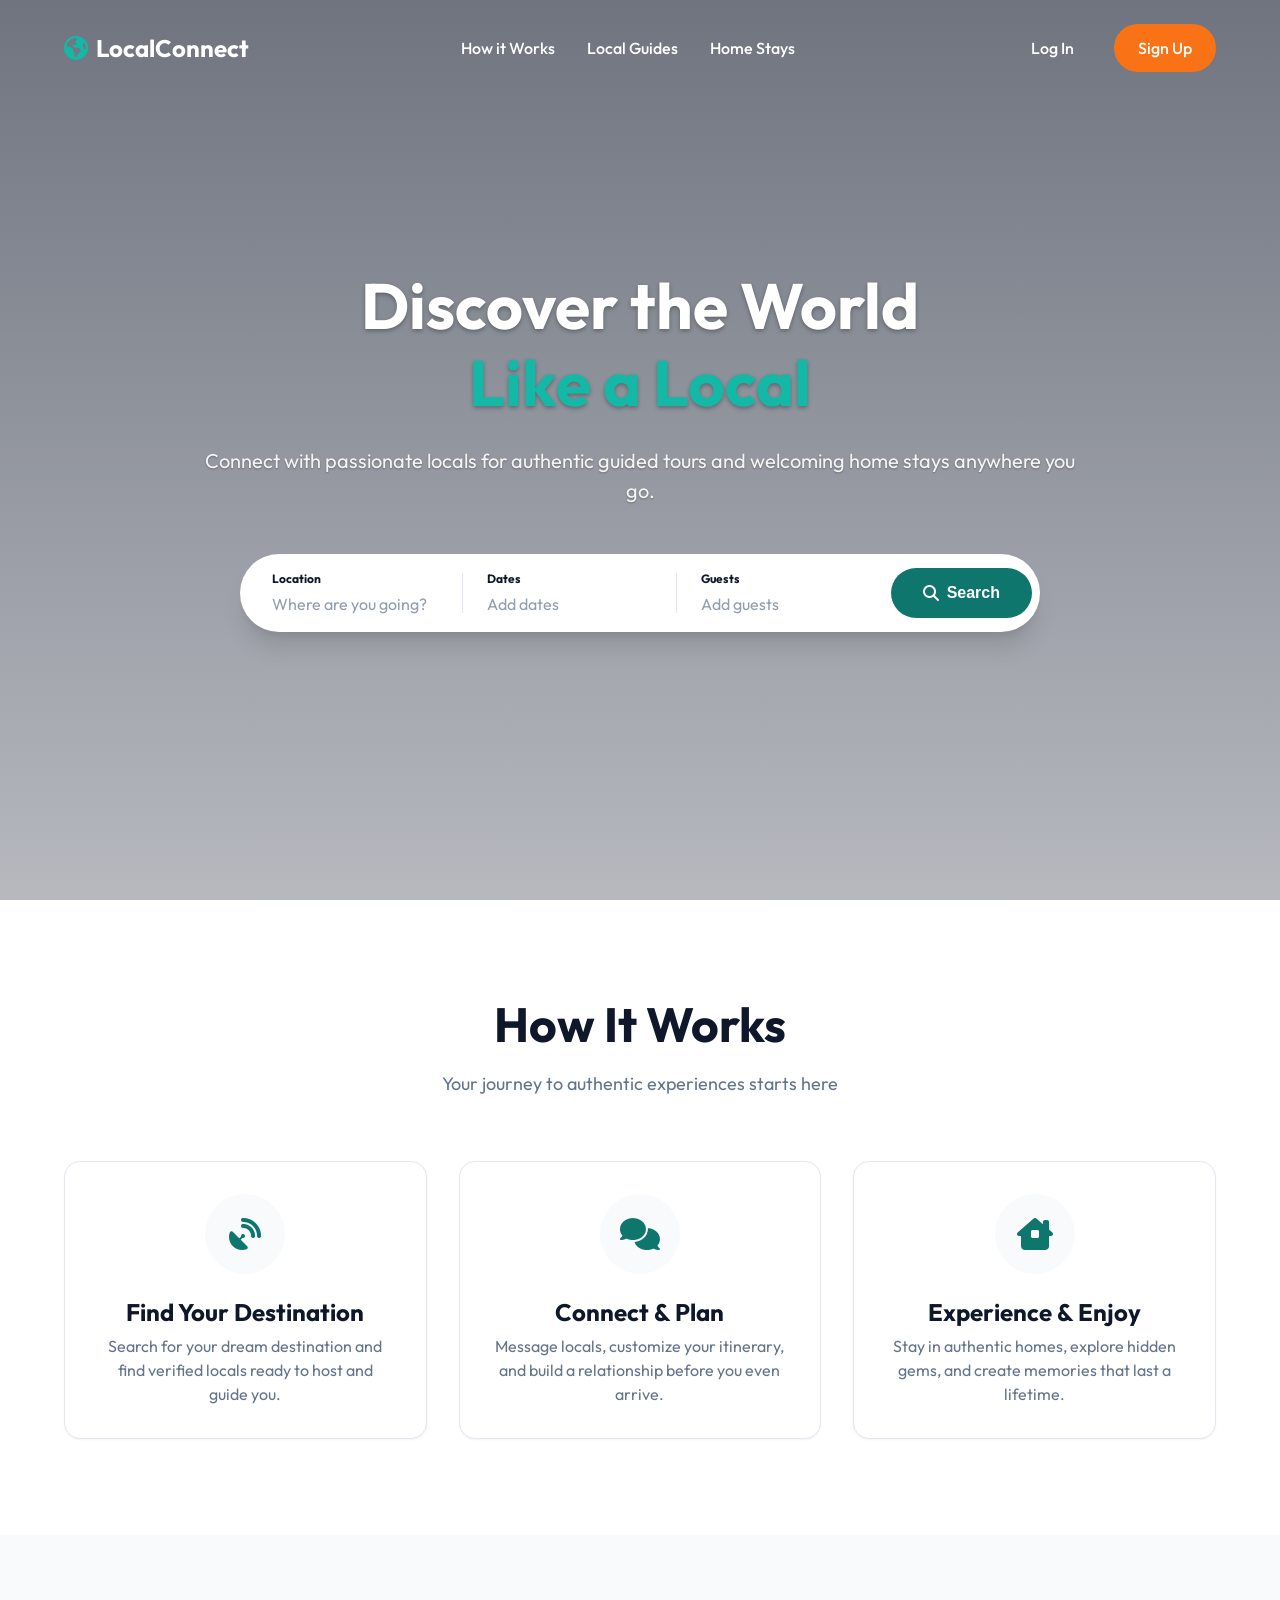
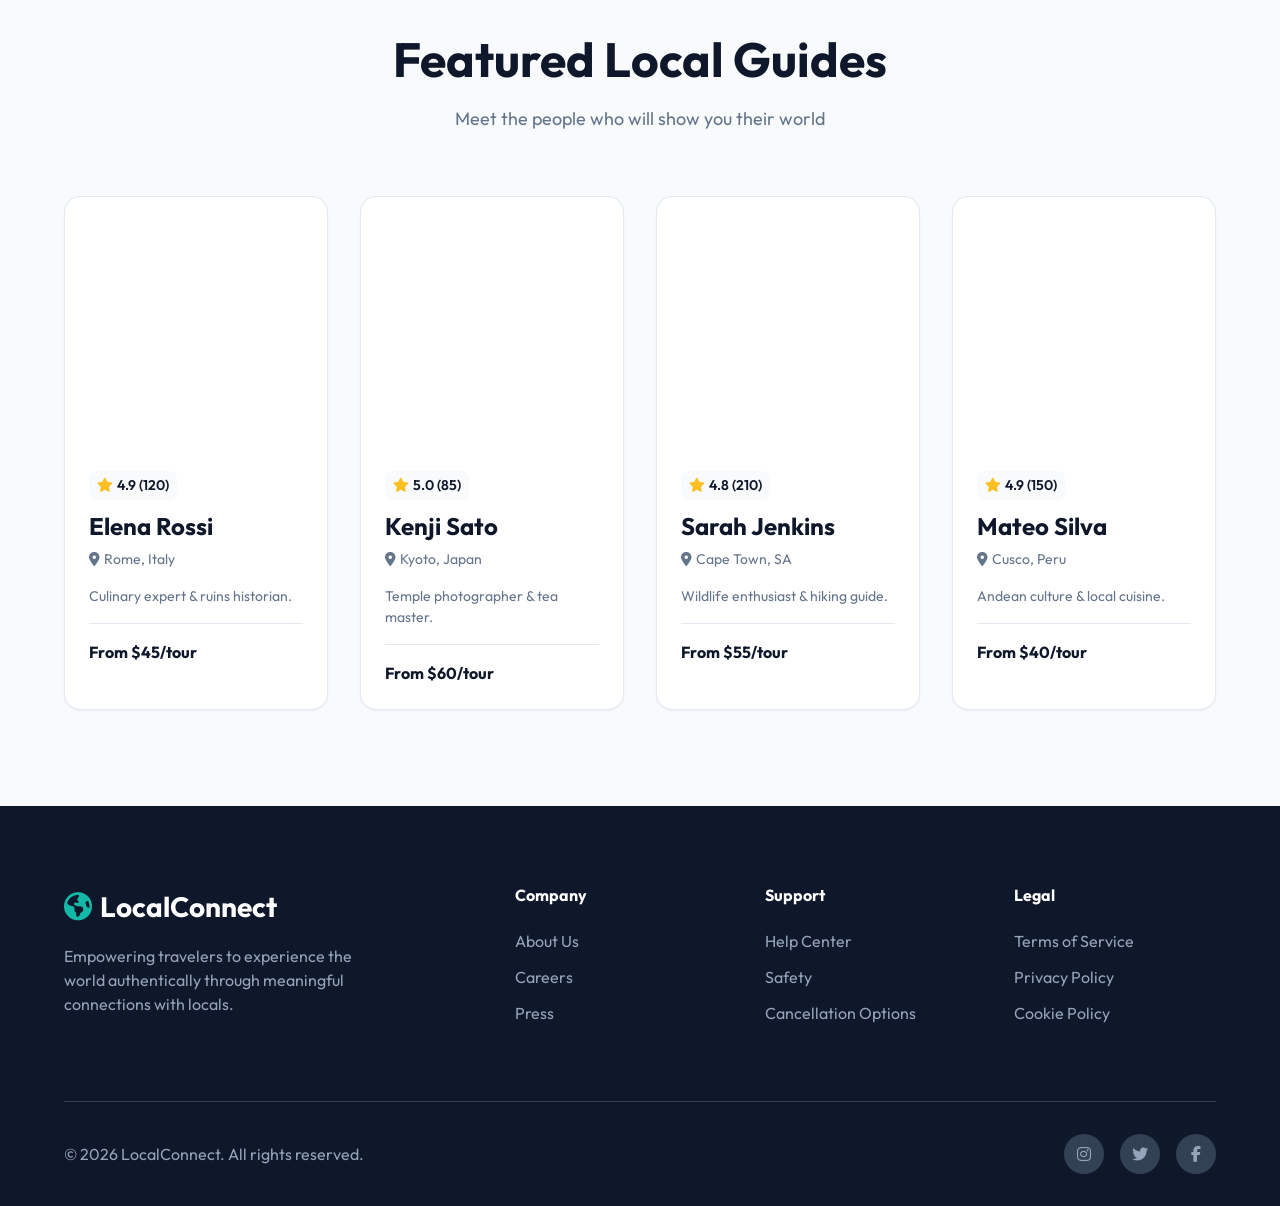
==== index.html @ 11f7f9fc "Add files via upload" ====
<!DOCTYPE html>
<html lang="en">
<head>
    <meta charset="UTF-8">
    <meta name="viewport" content="width=device-width, initial-scale=1.0">
    <title>LocalConnect | Authentic Travel Experiences</title>
    <!-- Modern Font: Outfit -->
    <link rel="preconnect" href="https://fonts.googleapis.com">
    <link rel="preconnect" href="https://fonts.gstatic.com" crossorigin>
    <link href="https://fonts.googleapis.com/css2?family=Outfit:wght@300;400;500;600;700&display=swap" rel="stylesheet">
    <!-- FontAwesome for Icons -->
    <link rel="stylesheet" href="https://cdnjs.cloudflare.com/ajax/libs/font-awesome/6.4.0/css/all.min.css">
    <link rel="stylesheet" href="s.css">
</head>
<body>
    <nav class="navbar">
        <div class="nav-container">
            <a href="#" class="logo"><i class="fa-solid fa-earth-americas"></i> LocalConnect</a>
            <ul class="nav-links">
                <li><a href="#how-it-works">How it Works</a></li>
                <li><a href="#guides">Local Guides</a></li>
                <li><a href="#stays">Home Stays</a></li>
            </ul>
            <div class="nav-actions">
                <a href="#" class="btn-text">Log In</a>
                <a href="#" class="btn-primary">Sign Up</a>
            </div>
        </div>
    </nav>

    <header class="hero">
        <div class="hero-overlay"></div>
        <div class="hero-content reveal">
            <h1>Discover the World<br><span>Like a Local</span></h1>
            <p>Connect with passionate locals for authentic guided tours and welcoming home stays anywhere you go.</p>
            
            <div class="search-bar">
                <div class="search-input">
                    <label>Location</label>
                    <input type="text" placeholder="Where are you going?">
                </div>
                <div class="divider"></div>
                <div class="search-input">
                    <label>Dates</label>
                    <input type="text" placeholder="Add dates">
                </div>
                <div class="divider"></div>
                <div class="search-input">
                    <label>Guests</label>
                    <input type="text" placeholder="Add guests">
                </div>
                <button class="btn-search"><i class="fa-solid fa-magnifying-glass"></i> Search</button>
            </div>
        </div>
    </header>

    <section class="how-it-works section-padding" id="how-it-works">
        <div class="section-header reveal">
            <h2>How It Works</h2>
            <p>Your journey to authentic experiences starts here</p>
        </div>
        <div class="grid-3 reveal">
            <div class="step-card">
                <div class="icon-box"><i class="fa-solid fa-satellite-dish"></i></div>
                <h3>Find Your Destination</h3>
                <p>Search for your dream destination and find verified locals ready to host and guide you.</p>
            </div>
            <div class="step-card">
                <div class="icon-box"><i class="fa-solid fa-comments"></i></div>
                <h3>Connect & Plan</h3>
                <p>Message locals, customize your itinerary, and build a relationship before you even arrive.</p>
            </div>
            <div class="step-card">
                <div class="icon-box"><i class="fa-solid fa-house-chimney-window"></i></div>
                <h3>Experience & Enjoy</h3>
                <p>Stay in authentic homes, explore hidden gems, and create memories that last a lifetime.</p>
            </div>
        </div>
    </section>

    <section class="featured-guides section-padding bg-light" id="guides">
        <div class="section-header reveal">
            <h2>Featured Local Guides</h2>
            <p>Meet the people who will show you their world</p>
        </div>
        <div class="grid-4 reveal">
            <div class="guide-card">
                <div class="guide-img" style="background-image: url('https://images.unsplash.com/photo-1544005313-94ddf0286df2?auto=format&fit=crop&q=80&w=400');"></div>
                <div class="guide-info">
                    <div class="guide-rating"><i class="fa-solid fa-star"></i> 4.9 (120)</div>
                    <h3>Elena Rossi</h3>
                    <p class="guide-location"><i class="fa-solid fa-location-dot"></i> Rome, Italy</p>
                    <p class="guide-desc">Culinary expert & ruins historian.</p>
                    <div class="guide-price">From $45/tour</div>
                </div>
            </div>
            <div class="guide-card">
                <div class="guide-img" style="background-image: url('https://images.unsplash.com/photo-1506794778202-cad84cf45f1d?auto=format&fit=crop&q=80&w=400');"></div>
                <div class="guide-info">
                    <div class="guide-rating"><i class="fa-solid fa-star"></i> 5.0 (85)</div>
                    <h3>Kenji Sato</h3>
                    <p class="guide-location"><i class="fa-solid fa-location-dot"></i> Kyoto, Japan</p>
                    <p class="guide-desc">Temple photographer & tea master.</p>
                    <div class="guide-price">From $60/tour</div>
                </div>
            </div>
            <div class="guide-card">
                <div class="guide-img" style="background-image: url('https://images.unsplash.com/photo-1534528741775-53994a69daeb?auto=format&fit=crop&q=80&w=400');"></div>
                <div class="guide-info">
                    <div class="guide-rating"><i class="fa-solid fa-star"></i> 4.8 (210)</div>
                    <h3>Sarah Jenkins</h3>
                    <p class="guide-location"><i class="fa-solid fa-location-dot"></i> Cape Town, SA</p>
                    <p class="guide-desc">Wildlife enthusiast & hiking guide.</p>
                    <div class="guide-price">From $55/tour</div>
                </div>
            </div>
            <div class="guide-card">
                <div class="guide-img" style="background-image: url('https://images.unsplash.com/photo-1507003211169-0a1dd7228f2d?auto=format&fit=crop&q=80&w=400');"></div>
                <div class="guide-info">
                    <div class="guide-rating"><i class="fa-solid fa-star"></i> 4.9 (150)</div>
                    <h3>Mateo Silva</h3>
                    <p class="guide-location"><i class="fa-solid fa-location-dot"></i> Cusco, Peru</p>
                    <p class="guide-desc">Andean culture & local cuisine.</p>
                    <div class="guide-price">From $40/tour</div>
                </div>
            </div>
        </div>
    </section>
    
    <footer class="footer">
        <div class="footer-content">
            <div class="footer-brand">
                <a href="#" class="logo"><i class="fa-solid fa-earth-americas"></i> LocalConnect</a>
                <p>Empowering travelers to experience the world authentically through meaningful connections with locals.</p>
            </div>
            <div class="footer-links">
                <h4>Company</h4>
                <ul>
                    <li><a href="#">About Us</a></li>
                    <li><a href="#">Careers</a></li>
                    <li><a href="#">Press</a></li>
                </ul>
            </div>
            <div class="footer-links">
                <h4>Support</h4>
                <ul>
                    <li><a href="#">Help Center</a></li>
                    <li><a href="#">Safety</a></li>
                    <li><a href="#">Cancellation Options</a></li>
                </ul>
            </div>
            <div class="footer-links">
                <h4>Legal</h4>
                <ul>
                    <li><a href="#">Terms of Service</a></li>
                    <li><a href="#">Privacy Policy</a></li>
                    <li><a href="#">Cookie Policy</a></li>
                </ul>
            </div>
        </div>
        <div class="footer-bottom">
            <p>&copy; 2026 LocalConnect. All rights reserved.</p>
            <div class="social-icons">
                <a href="#"><i class="fa-brands fa-instagram"></i></a>
                <a href="#"><i class="fa-brands fa-twitter"></i></a>
                <a href="#"><i class="fa-brands fa-facebook-f"></i></a>
            </div>
        </div>
    </footer>

    <script src="app.js"></script>
</body>
</html>
---- s.css ----
/* s.css */
:root {
    --primary: #0F766E;
    --primary-light: #14B8A6;
    --primary-dark: #115E59;
    --accent: #F97316;
    --accent-hover: #EA580C;
    --text-main: #0F172A;
    --text-muted: #64748B;
    --bg-white: #FFFFFF;
    --bg-light: #F8FAFC;
    --border: #E2E8F0;
    --shadow-sm: 0 1px 2px 0 rgb(0 0 0 / 0.05);
    --shadow-md: 0 4px 6px -1px rgb(0 0 0 / 0.1), 0 2px 4px -2px rgb(0 0 0 / 0.1);
    --shadow-lg: 0 10px 15px -3px rgb(0 0 0 / 0.1), 0 4px 6px -4px rgb(0 0 0 / 0.1);
    --shadow-xl: 0 20px 25px -5px rgb(0 0 0 / 0.1), 0 8px 10px -6px rgb(0 0 0 / 0.1);
    --radius-md: 0.5rem;
    --radius-lg: 1rem;
    --radius-full: 9999px;
    --transition: all 0.3s cubic-bezier(0.4, 0, 0.2, 1);
}

* {
    margin: 0;
    padding: 0;
    box-sizing: border-box;
}

body {
    font-family: 'Outfit', sans-serif;
    color: var(--text-main);
    background-color: var(--bg-white);
    line-height: 1.5;
    overflow-x: hidden;
}

a {
    text-decoration: none;
    color: inherit;
}

ul {
    list-style: none;
}

/* Typography */
h1,
h2,
h3,
h4 {
    font-weight: 700;
    line-height: 1.2;
}

h1 {
    font-size: clamp(2.5rem, 5vw, 4rem);
}

h2 {
    font-size: clamp(2rem, 4vw, 3rem);
    margin-bottom: 1rem;
}

h3 {
    font-size: 1.5rem;
    margin-bottom: 0.5rem;
}

.section-header {
    text-align: center;
    margin-bottom: 4rem;
}

.section-header p {
    color: var(--text-muted);
    font-size: 1.125rem;
}

/* Layout */
.section-padding {
    padding: 6rem 5%;
}

.bg-light {
    background-color: var(--bg-light);
}

.grid-3,
.grid-4 {
    display: grid;
    gap: 2rem;
    max-width: 1200px;
    margin: 0 auto;
}

.grid-3 {
    grid-template-columns: repeat(auto-fit, minmax(300px, 1fr));
}

.grid-4 {
    grid-template-columns: repeat(auto-fit, minmax(250px, 1fr));
}

/* Buttons */
.btn-primary {
    background-color: var(--accent);
    color: white;
    padding: 0.75rem 1.5rem;
    border-radius: var(--radius-full);
    font-weight: 500;
    transition: var(--transition);
    border: none;
    cursor: pointer;
    display: inline-flex;
    align-items: center;
    gap: 0.5rem;
}

.btn-primary:hover {
    background-color: var(--accent-hover);
    transform: translateY(-2px);
    box-shadow: var(--shadow-md);
}

.btn-text {
    font-weight: 500;
    transition: var(--transition);
    padding: 0.75rem 1.5rem;
}

.btn-text:hover {
    color: var(--primary);
}

/* Navbar */
.navbar {
    position: fixed;
    top: 0;
    left: 0;
    width: 100%;
    z-index: 1000;
    padding: 1.5rem 5%;
    transition: var(--transition);
}

.navbar.scrolled {
    background-color: rgba(255, 255, 255, 0.95);
    backdrop-filter: blur(10px);
    padding: 1rem 5%;
    box-shadow: var(--shadow-sm);
}

.navbar.scrolled .logo,
.navbar.scrolled .nav-links a {
    color: var(--text-main);
}

.nav-container {
    max-width: 1400px;
    margin: 0 auto;
    display: flex;
    justify-content: space-between;
    align-items: center;
}

.logo {
    font-size: 1.5rem;
    font-weight: 700;
    color: white;
    display: flex;
    align-items: center;
    gap: 0.5rem;
    transition: var(--transition);
}

.logo i {
    color: var(--primary-light);
}

.nav-links {
    display: flex;
    gap: 2rem;
}

.nav-links a {
    color: white;
    font-weight: 500;
    transition: var(--transition);
    position: relative;
}

.nav-links a::after {
    content: '';
    position: absolute;
    width: 0;
    height: 2px;
    bottom: -5px;
    left: 0;
    background-color: var(--primary-light);
    transition: var(--transition);
}

.nav-links a:hover::after {
    width: 100%;
}

.nav-actions {
    display: flex;
    align-items: center;
    gap: 1rem;
}

.nav-actions .btn-text {
    color: white;
}

.navbar.scrolled .nav-actions .btn-text {
    color: var(--text-main);
}

/* Hero Section */
.hero {
    height: 100vh;
    min-height: 700px;
    background-image: url('https://images.unsplash.com/photo-1469854523086-cc02fe5d8800?auto=format&fit=crop&q=80&w=2000');
    background-size: cover;
    background-position: center;
    background-attachment: fixed;
    position: relative;
    display: flex;
    align-items: center;
    justify-content: center;
    text-align: center;
    padding: 0 5%;
}

.hero-overlay {
    position: absolute;
    inset: 0;
    background: linear-gradient(to bottom, rgba(15, 23, 42, 0.6), rgba(15, 23, 42, 0.3));
}

.hero-content {
    position: relative;
    z-index: 10;
    max-width: 900px;
    color: white;
}

.hero h1 {
    margin-bottom: 1.5rem;
    text-shadow: 0 2px 4px rgba(0, 0, 0, 0.3);
}

.hero h1 span {
    color: var(--primary-light);
}

.hero p {
    font-size: 1.25rem;
    margin-bottom: 3rem;
    text-shadow: 0 1px 2px rgba(0, 0, 0, 0.3);
    opacity: 0.9;
}

/* Search Bar */
.search-bar {
    background: white;
    padding: 0.5rem;
    border-radius: var(--radius-full);
    display: flex;
    align-items: center;
    justify-content: space-between;
    box-shadow: var(--shadow-xl);
    max-width: 800px;
    margin: 0 auto;
    color: var(--text-main);
    text-align: left;
}

.search-input {
    flex: 1;
    padding: 0.5rem 1.5rem;
    cursor: pointer;
    border-radius: var(--radius-full);
    transition: var(--transition);
}

.search-input:hover {
    background-color: var(--bg-light);
}

.search-input label {
    display: block;
    font-size: 0.75rem;
    font-weight: 700;
    margin-bottom: 0.25rem;
    color: var(--text-main);
}

.search-input input {
    border: none;
    background: transparent;
    width: 100%;
    font-family: inherit;
    font-size: 1rem;
    color: var(--text-muted);
    outline: none;
}

.search-input input::placeholder {
    color: var(--text-muted);
    opacity: 0.7;
}

.divider {
    width: 1px;
    height: 40px;
    background-color: var(--border);
}

.btn-search {
    background-color: var(--primary);
    color: white;
    border: none;
    padding: 1rem 2rem;
    border-radius: var(--radius-full);
    font-weight: 600;
    font-size: 1rem;
    cursor: pointer;
    transition: var(--transition);
    display: flex;
    align-items: center;
    gap: 0.5rem;
}

.btn-search:hover {
    background-color: var(--primary-dark);
}

/* How It Works */
.step-card {
    text-align: center;
    padding: 2rem;
    background: white;
    border-radius: var(--radius-lg);
    box-shadow: var(--shadow-sm);
    transition: var(--transition);
    border: 1px solid var(--border);
}

.step-card:hover {
    transform: translateY(-10px);
    box-shadow: var(--shadow-lg);
    border-color: var(--primary-light);
}

.icon-box {
    width: 80px;
    height: 80px;
    background-color: var(--bg-light);
    color: var(--primary);
    border-radius: 50%;
    display: flex;
    align-items: center;
    justify-content: center;
    font-size: 2rem;
    margin: 0 auto 1.5rem;
    transition: var(--transition);
}

.step-card:hover .icon-box {
    background-color: var(--primary);
    color: white;
}

.step-card p {
    color: var(--text-muted);
}

/* Featured Guides */
.guide-card {
    background: white;
    border-radius: var(--radius-lg);
    overflow: hidden;
    box-shadow: var(--shadow-sm);
    transition: var(--transition);
    border: 1px solid var(--border);
}

.guide-card:hover {
    transform: translateY(-5px);
    box-shadow: var(--shadow-lg);
}

.guide-img {
    height: 250px;
    background-size: cover;
    background-position: center;
    position: relative;
}

.guide-info {
    padding: 1.5rem;
}

.guide-rating {
    display: inline-flex;
    align-items: center;
    gap: 0.25rem;
    background: var(--bg-light);
    padding: 0.25rem 0.5rem;
    border-radius: var(--radius-md);
    font-size: 0.875rem;
    font-weight: 600;
    margin-bottom: 0.75rem;
}

.guide-rating i {
    color: #FBBF24;
}

.guide-location {
    color: var(--text-muted);
    font-size: 0.875rem;
    margin-bottom: 1rem;
    display: flex;
    align-items: center;
    gap: 0.25rem;
}

.guide-desc {
    color: var(--text-muted);
    font-size: 0.875rem;
    margin-bottom: 1rem;
    padding-bottom: 1rem;
    border-bottom: 1px solid var(--border);
}

.guide-price {
    font-weight: 700;
    color: var(--text-main);
}

/* Footer */
.footer {
    background-color: var(--text-main);
    color: white;
    padding: 5rem 5% 2rem;
}

.footer-content {
    max-width: 1200px;
    margin: 0 auto;
    display: grid;
    grid-template-columns: 2fr 1fr 1fr 1fr;
    gap: 3rem;
    margin-bottom: 4rem;
}

.footer-brand .logo {
    color: white;
    margin-bottom: 1rem;
    font-size: 1.75rem;
}

.footer-brand p {
    color: #94A3B8;
    max-width: 300px;
}

.footer-links h4 {
    margin-bottom: 1.5rem;
}

.footer-links ul li {
    margin-bottom: 0.75rem;
}

.footer-links a {
    color: #94A3B8;
    transition: var(--transition);
}

.footer-links a:hover {
    color: white;
}

.footer-bottom {
    max-width: 1200px;
    margin: 0 auto;
    padding-top: 2rem;
    border-top: 1px solid #334155;
    display: flex;
    justify-content: space-between;
    align-items: center;
    color: #94A3B8;
}

.social-icons {
    display: flex;
    gap: 1rem;
}

.social-icons a {
    width: 40px;
    height: 40px;
    border-radius: 50%;
    background-color: #334155;
    display: flex;
    align-items: center;
    justify-content: center;
    transition: var(--transition);
}

.social-icons a:hover {
    background-color: var(--primary);
    color: white;
}

/* Animations */
.reveal {
    opacity: 0;
    transform: translateY(30px);
    transition: all 0.8s cubic-bezier(0.5, 0, 0, 1);
}

.reveal.active {
    opacity: 1;
    transform: translateY(0);
}

/* Responsive */
@media (max-width: 900px) {

    .nav-links,
    .nav-actions .btn-text {
        display: none;
    }

    .search-bar {
        flex-direction: column;
        background: transparent;
        box-shadow: none;
        gap: 1rem;
    }

    .search-input {
        background: white;
        width: 100%;
        border-radius: var(--radius-md);
    }

    .divider {
        display: none;
    }

    .btn-search {
        width: 100%;
        justify-content: center;
        border-radius: var(--radius-md);
    }

    .footer-content {
        grid-template-columns: 1fr;
    }
}
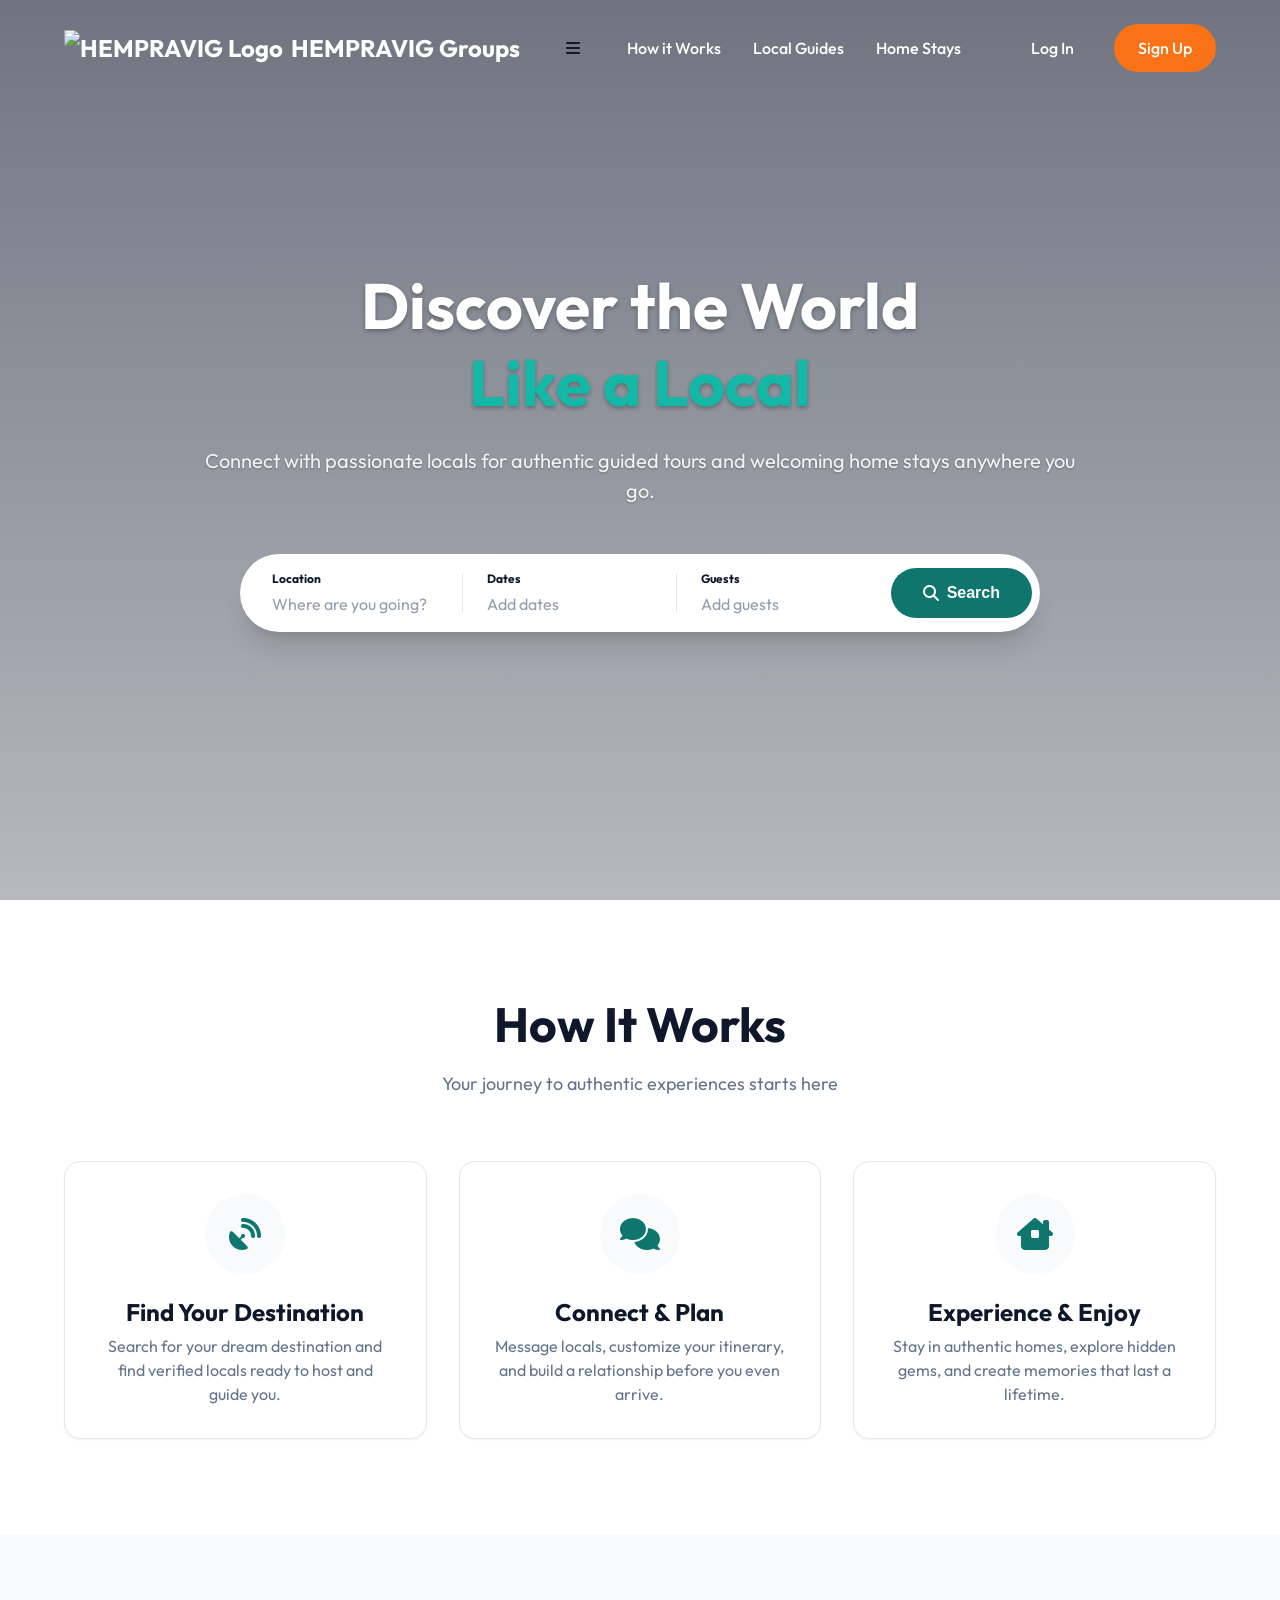
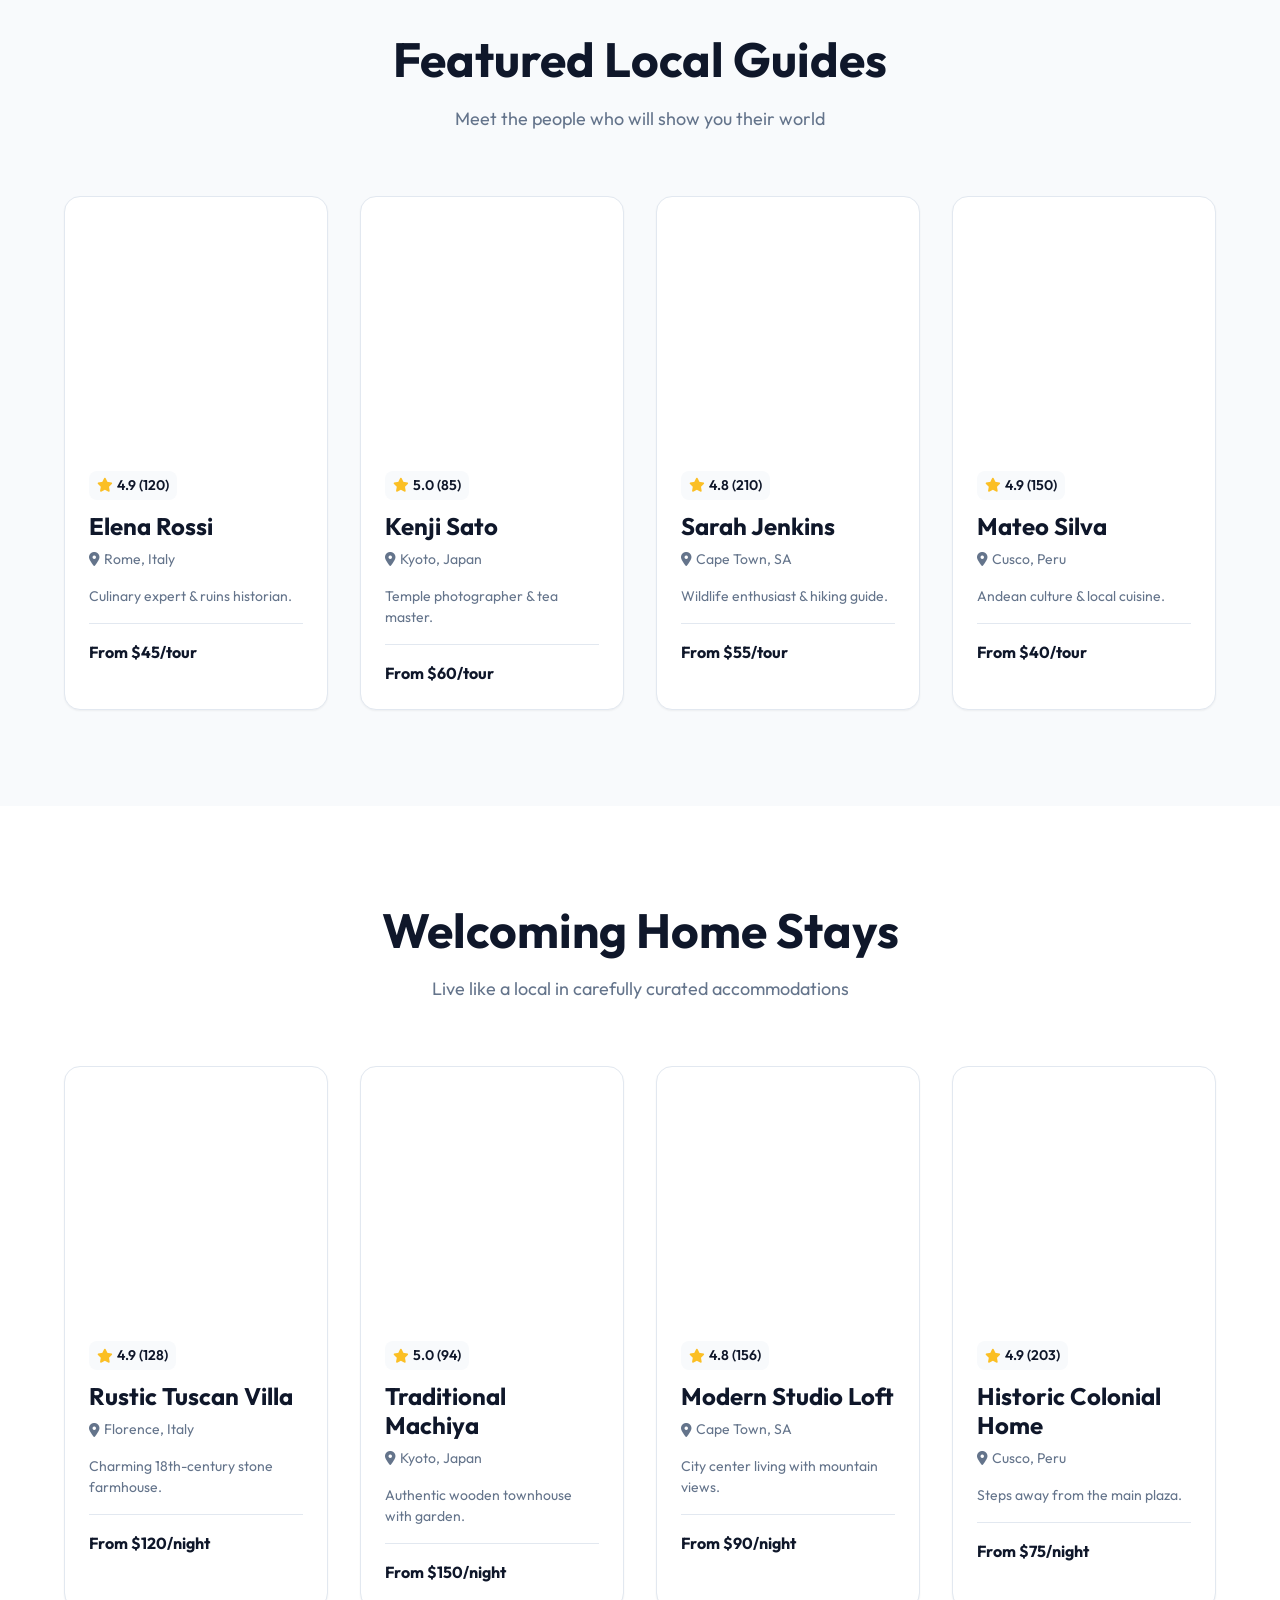
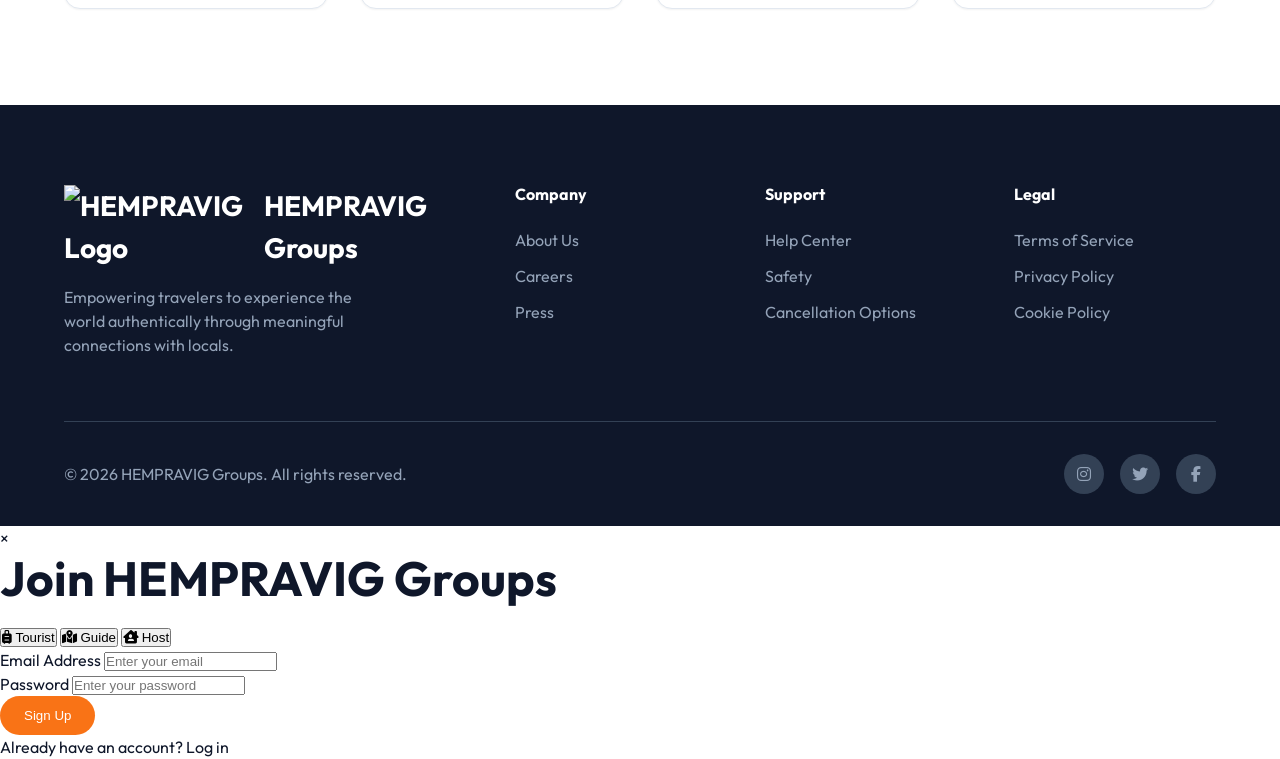
==== commit 70747a18: "Update index.html Signed-off-by: pranav-5654 <pranavganesh.5654@gmail.com>" ====
--- a/index.html
+++ b/index.html
@@ -3,7 +3,8 @@
 <head>
     <meta charset="UTF-8">
     <meta name="viewport" content="width=device-width, initial-scale=1.0">
-    <title>LocalConnect | Authentic Travel Experiences</title>
+    <title>HEMPRAVIG Groups</title>
+    <link rel="icon" type="image/jpeg" href="logo.jpg">
     <!-- Modern Font: Outfit -->
     <link rel="preconnect" href="https://fonts.googleapis.com">
     <link rel="preconnect" href="https://fonts.gstatic.com" crossorigin>
@@ -15,15 +16,18 @@
 <body>
     <nav class="navbar">
         <div class="nav-container">
-            <a href="#" class="logo"><i class="fa-solid fa-earth-americas"></i> LocalConnect</a>
-            <ul class="nav-links">
+            <a href="#" class="logo"><img src="logo.jpg" alt="HEMPRAVIG Logo" class="brand-logo"> HEMPRAVIG Groups</a>
+            <div class="mobile-menu-toggle" id="mobileMenuBtn">
+                <i class="fa-solid fa-bars"></i>
+            </div>
+            <ul class="nav-links" id="navLinks">
                 <li><a href="#how-it-works">How it Works</a></li>
                 <li><a href="#guides">Local Guides</a></li>
                 <li><a href="#stays">Home Stays</a></li>
             </ul>
-            <div class="nav-actions">
-                <a href="#" class="btn-text">Log In</a>
-                <a href="#" class="btn-primary">Sign Up</a>
+            <div class="nav-actions" id="navActions">
+                <a href="#" class="btn-text" id="loginBtn">Log In</a>
+                <a href="#" class="btn-primary" id="signupBtn">Sign Up</a>
             </div>
         </div>
     </nav>
@@ -126,11 +130,60 @@
             </div>
         </div>
     </section>
+
+    <section class="featured-stays section-padding" id="stays">
+        <div class="section-header reveal">
+            <h2>Welcoming Home Stays</h2>
+            <p>Live like a local in carefully curated accommodations</p>
+        </div>
+        <div class="grid-4 reveal">
+            <div class="guide-card">
+                <div class="guide-img" style="background-image: url('https://images.unsplash.com/photo-1510798831971-661eb04b3739?auto=format&fit=crop&q=80&w=400');"></div>
+                <div class="guide-info">
+                    <div class="guide-rating"><i class="fa-solid fa-star"></i> 4.9 (128)</div>
+                    <h3>Rustic Tuscan Villa</h3>
+                    <p class="guide-location"><i class="fa-solid fa-location-dot"></i> Florence, Italy</p>
+                    <p class="guide-desc">Charming 18th-century stone farmhouse.</p>
+                    <div class="guide-price">From $120/night</div>
+                </div>
+            </div>
+            <div class="guide-card">
+                <div class="guide-img" style="background-image: url('https://images.unsplash.com/photo-1494526585095-c41746248156?auto=format&fit=crop&q=80&w=400');"></div>
+                <div class="guide-info">
+                    <div class="guide-rating"><i class="fa-solid fa-star"></i> 5.0 (94)</div>
+                    <h3>Traditional Machiya</h3>
+                    <p class="guide-location"><i class="fa-solid fa-location-dot"></i> Kyoto, Japan</p>
+                    <p class="guide-desc">Authentic wooden townhouse with garden.</p>
+                    <div class="guide-price">From $150/night</div>
+                </div>
+            </div>
+            <div class="guide-card">
+                <div class="guide-img" style="background-image: url('https://images.unsplash.com/photo-1518780664697-55e3ad937233?auto=format&fit=crop&q=80&w=400');"></div>
+                <div class="guide-info">
+                    <div class="guide-rating"><i class="fa-solid fa-star"></i> 4.8 (156)</div>
+                    <h3>Modern Studio Loft</h3>
+                    <p class="guide-location"><i class="fa-solid fa-location-dot"></i> Cape Town, SA</p>
+                    <p class="guide-desc">City center living with mountain views.</p>
+                    <div class="guide-price">From $90/night</div>
+                </div>
+            </div>
+            <div class="guide-card">
+                <div class="guide-img" style="background-image: url('https://images.unsplash.com/photo-1522708323590-d24dbb6b0267?auto=format&fit=crop&q=80&w=400');"></div>
+                <div class="guide-info">
+                    <div class="guide-rating"><i class="fa-solid fa-star"></i> 4.9 (203)</div>
+                    <h3>Historic Colonial Home</h3>
+                    <p class="guide-location"><i class="fa-solid fa-location-dot"></i> Cusco, Peru</p>
+                    <p class="guide-desc">Steps away from the main plaza.</p>
+                    <div class="guide-price">From $75/night</div>
+                </div>
+            </div>
+        </div>
+    </section>
     
     <footer class="footer">
         <div class="footer-content">
             <div class="footer-brand">
-                <a href="#" class="logo"><i class="fa-solid fa-earth-americas"></i> LocalConnect</a>
+                <a href="#" class="logo"><img src="logo.jpg" alt="HEMPRAVIG Logo" class="brand-logo"> HEMPRAVIG Groups</a>
                 <p>Empowering travelers to experience the world authentically through meaningful connections with locals.</p>
             </div>
             <div class="footer-links">
@@ -159,7 +212,7 @@
             </div>
         </div>
         <div class="footer-bottom">
-            <p>&copy; 2026 LocalConnect. All rights reserved.</p>
+            <p>&copy; 2026 HEMPRAVIG Groups. All rights reserved.</p>
             <div class="social-icons">
                 <a href="#"><i class="fa-brands fa-instagram"></i></a>
                 <a href="#"><i class="fa-brands fa-twitter"></i></a>
@@ -168,6 +221,36 @@
         </div>
     </footer>
 
+    <!-- Auth Modal -->
+    <div class="modal-overlay" id="authModal">
+        <div class="modal-content">
+            <span class="close-modal" id="closeModal">&times;</span>
+            <div class="auth-header">
+                <h2 id="authTitle">Join HEMPRAVIG Groups</h2>
+                <div class="role-tabs">
+                    <button class="role-tab active" data-role="tourist"><i class="fa-solid fa-suitcase-rolling"></i> Tourist</button>
+                    <button class="role-tab" data-role="guide"><i class="fa-solid fa-map-location-dot"></i> Guide</button>
+                    <button class="role-tab" data-role="host"><i class="fa-solid fa-house-chimney-user"></i> Host</button>
+                </div>
+            </div>
+            <form class="auth-form" id="authForm">
+                <div class="form-group">
+                    <label>Email Address</label>
+                    <input type="email" placeholder="Enter your email" required>
+                </div>
+                <div class="form-group">
+                    <label>Password</label>
+                    <input type="password" placeholder="Enter your password" required>
+                </div>
+                <button type="submit" class="btn-primary w-100" id="authSubmitBtn">Sign Up</button>
+                <div class="auth-footer">
+                    <p id="authSwitchText">Already have an account? <a href="#" id="switchAuthMode">Log in</a></p>
+                </div>
+            </form>
+        </div>
+    </div>
+
     <script src="app.js"></script>
 </body>
 </html>
+
